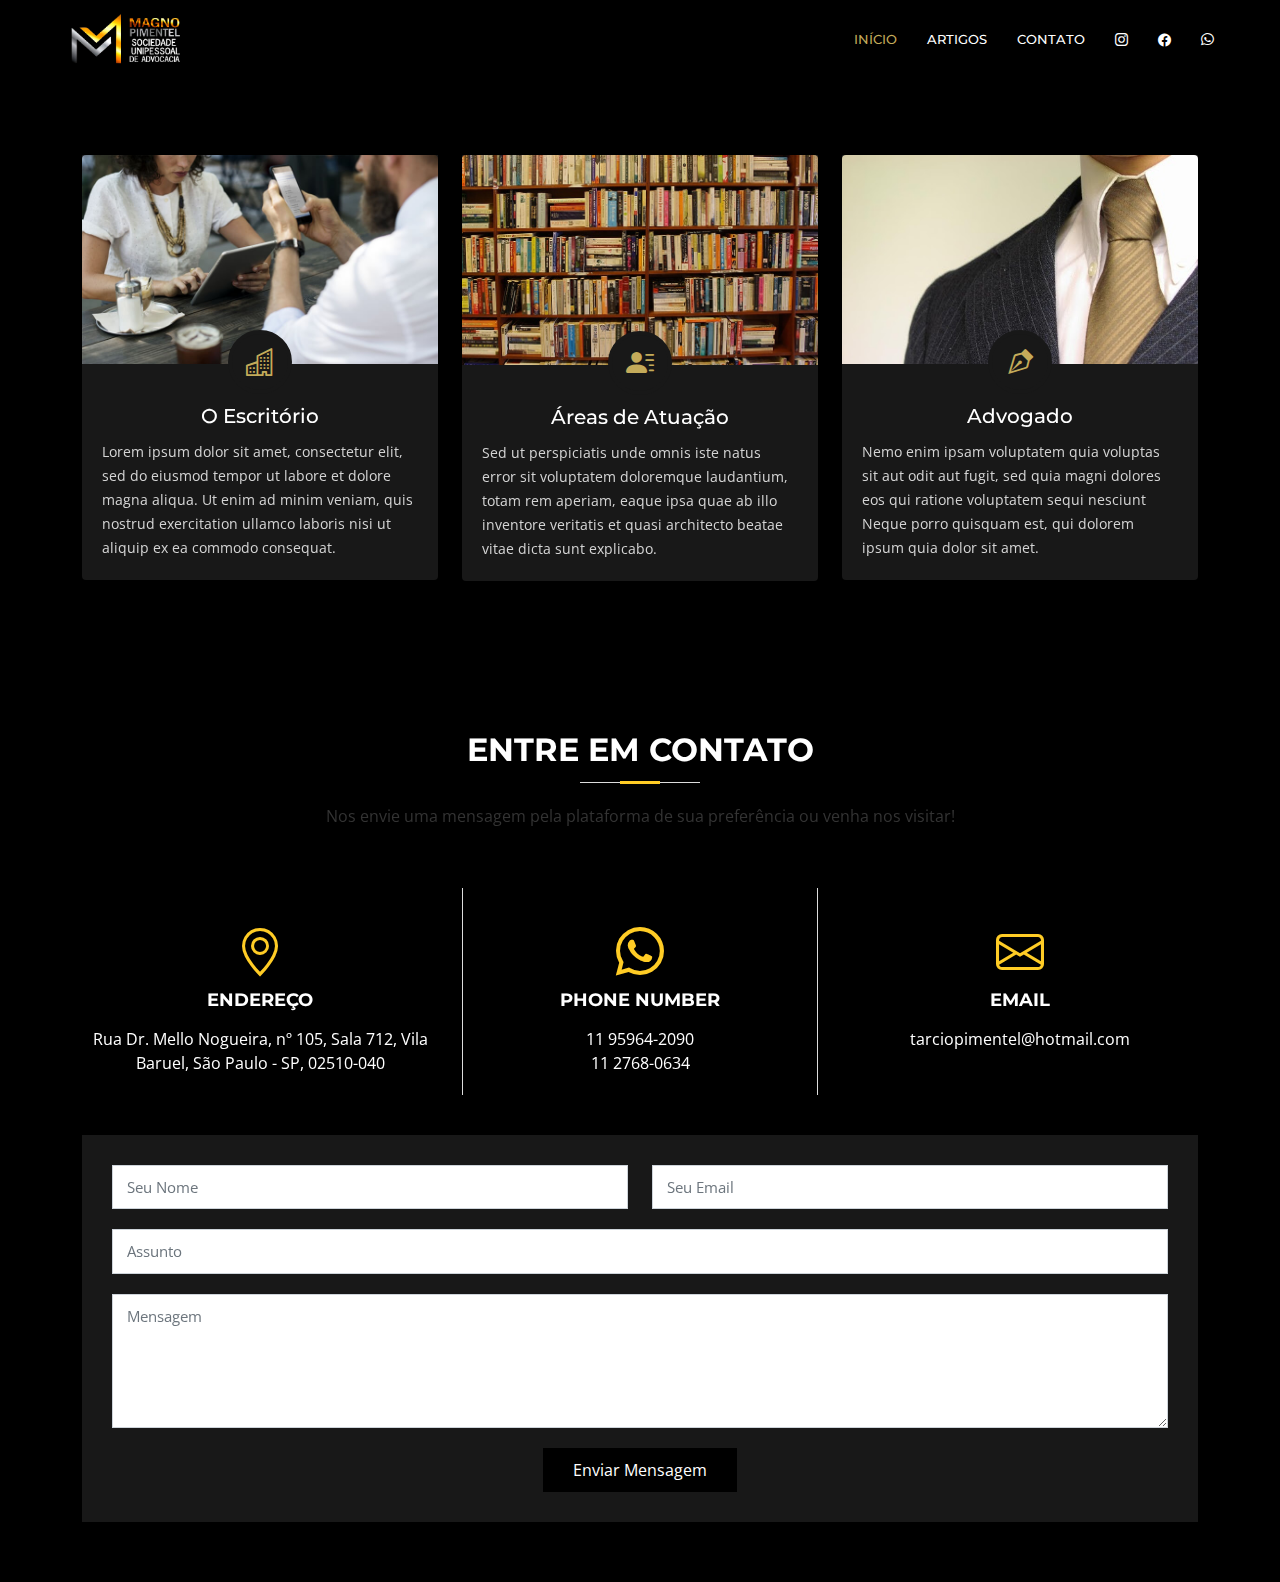
==== index.html @ 5b867448 "Add files via upload" ====
<!DOCTYPE html>
<html lang="en">

<head>
  <meta charset="utf-8">
  <meta content="width=device-width, initial-scale=1.0" name="viewport">

  <title>Magno Pimentel - Sociedade Unipessoal de Advocacia</title>
  <meta content="" name="description">
  <meta content="" name="keywords">

  <!-- Favicons -->
  <link href="assets/img/favicon.png" rel="icon">
  <link href="assets/img/apple-touch-icon.png" rel="apple-touch-icon">

  <!-- Google Fonts -->
  <link href="https://fonts.googleapis.com/css?family=Open+Sans:300,300i,400,400i,700,700i|Montserrat:300,400,500,700" rel="stylesheet">

  <!-- Vendor CSS Files -->
  <link href="assets/vendor/animate.css/animate.min.css" rel="stylesheet">
  <link href="assets/vendor/aos/aos.css" rel="stylesheet">
  <link href="assets/vendor/bootstrap/css/bootstrap.min.css" rel="stylesheet">
  <link href="assets/vendor/bootstrap-icons/bootstrap-icons.css" rel="stylesheet">
  <link href="assets/vendor/glightbox/css/glightbox.min.css" rel="stylesheet">
  <link href="assets/vendor/swiper/swiper-bundle.min.css" rel="stylesheet">

  <!-- Template Main CSS File -->
  <link href="assets/css/style.css" rel="stylesheet">

  <!-- =======================================================
  * Template Name: BizPage - v5.0.2
  * Template URL: https://bootstrapmade.com/bizpage-bootstrap-business-template/
  * Author: BootstrapMade.com
  * License: https://bootstrapmade.com/license/
  ======================================================== -->
</head>

<body>

  <!-- ======= Header ======= -->
  <header id="header" class="fixed-top d-flex align-items-center header-transparent">
    <div class="container-fluid">

      <div class="row justify-content-center align-items-center">
        <div class="col-xl-11 d-flex align-items-center justify-content-between">
         <!-- <h1 class="logo"><a href="index.html">BizPage</a></h1>-->
          <!-- Uncomment below if you prefer to use an image logo -->
          <a href="index.html" class="logo"><img src="assets/img/logo.png" alt="" class="img-fluid"></a>

          <nav id="navbar" class="navbar">
            <ul>
              <li><a class="nav-link scrollto active" href="index.html">Início</a></li>
              <li><a class="nav-link scrollto" href="artigos.html">Artigos</a></li>
             
              <li><a class="nav-link scrollto" href="#contact">Contato</a></li>
              <li><a class="nav-link scrollto bi bi-instagram" href="https://www.instagram.com/magnopimentel.adv/"></a></li>
              <li><a class="nav-link scrollto bi bi-facebook" href="#contact"></a></li>
              <li><a class="nav-link scrollto bi bi-whatsapp" href="https://api.whatsapp.com/send?phone=5511959642090&lang=pt_br"></a></li>
			 

              </li>
            </ul>
            <i class="bi bi-list mobile-nav-toggle"></i>
          </nav><!-- .navbar -->
        </div>
      </div>

    </div>
  </header><!-- End Header -->

 

    <!-- ======= About Us Section ======= -->
    <section id="about">
      <div class="container" data-aos="fade-up">

        <header class="section-header">
          <h3></h3>
          <p></p>
        </header>

        <div class="row about-cols">

          <div class="col-md-4" data-aos="fade-up" data-aos-delay="100">
            <div class="about-col">
              <div class="img">
                <img src="assets/img/about-mission.jpg" alt="" class="img-fluid">
                <div class="icon"><i class="bi bi-building "></i></div>
              </div>
              <h2 class="title"><a href="escritorio.html">O Escritório</a></h2>
              <p>
                Lorem ipsum dolor sit amet, consectetur elit, sed do eiusmod tempor ut labore et dolore magna aliqua. Ut enim ad minim veniam, quis nostrud exercitation ullamco laboris nisi ut aliquip ex ea commodo consequat.
              </p>
            </div>
          </div>

          <div class="col-md-4" data-aos="fade-up" data-aos-delay="200">
            <div class="about-col">
              <div class="img">
                <img src="assets/img/about-plan.jpg" alt="" class="img-fluid">
                <div class="icon"><i class="bi bi-person-lines-fill"></i></div>
              </div>
              <h2 class="title"><a href="areas-de-atuacao.html">Áreas de Atuação</a></h2>
              <p>
                Sed ut perspiciatis unde omnis iste natus error sit voluptatem doloremque laudantium, totam rem aperiam, eaque ipsa quae ab illo inventore veritatis et quasi architecto beatae vitae dicta sunt explicabo.
              </p>
            </div>
          </div>

          <div class="col-md-4" data-aos="fade-up" data-aos-delay="300">
            <div class="about-col">
              <div class="img">
                <img src="assets/img/about-vision.jpg" alt="" class="img-fluid">
                <div class="icon"><i class="bi bi-vector-pen"></i></div>
              </div>
              <h2 class="title"><a href="advogado.html">Advogado</a></h2>
              <p>
                Nemo enim ipsam voluptatem quia voluptas sit aut odit aut fugit, sed quia magni dolores eos qui ratione voluptatem sequi nesciunt Neque porro quisquam est, qui dolorem ipsum quia dolor sit amet.
              </p>
            </div>
          </div>

        </div>

      </div>
    </section><!-- End About Us Section -->

    

    <!-- ======= Contact Section ======= -->
    <section id="contact" class="section-bg">
      <div class="container" data-aos="fade-up">

        <div class="section-header">
          <h3>Entre em Contato</h3>
          <p>Nos envie uma mensagem pela plataforma de sua preferência ou venha nos visitar!</p>
        </div>

        <div class="row contact-info">

          <div class="col-md-4">
            <div class="contact-address">
              <i class="bi bi-geo-alt"></i>
              <h3>Endereço</h3>
              <address>Rua Dr. Mello Nogueira, nº 105, Sala 712, Vila Baruel, São Paulo - SP, 02510-040</address>
            </div>
          </div>

          <div class="col-md-4">
            <div class="contact-phone">
              <i class="bi bi-whatsapp"></i>
              <h3>Phone Number</h3>
              <p><a href="https://api.whatsapp.com/send?phone=5511959642090&lang=pt_br">11 95964-2090</a><br>11 2768-0634</p>
            </div>
          </div>

          <div class="col-md-4">
            <div class="contact-email">
              <i class="bi bi-envelope"></i>
              <h3>Email</h3>
              <p><a href="mailto:tarciopimentel@hotmail.com"> tarciopimentel@hotmail.com</a></p>
            </div>
          </div>

        </div>

        <div class="form">
          <form action="forms/contact.php" method="post" role="form" class="php-email-form">
            <div class="row">
              <div class="form-group col-md-6">
                <input type="text" name="name" class="form-control" id="name" placeholder="Seu Nome" required>
              </div>
              <div class="form-group col-md-6">
                <input type="email" class="form-control" name="email" id="email" placeholder="Seu Email" required>
              </div>
            </div>
            <div class="form-group">
              <input type="text" class="form-control" name="subject" id="subject" placeholder="Assunto" required>
            </div>
            <div class="form-group">
              <textarea class="form-control" name="message" rows="5" placeholder="Mensagem" required></textarea>
            </div>
            <div class="my-3">
              <div class="loading">Carregando</div>
              <div class="error-message"></div>
              <div class="sent-message">Sua mensagem foi enviada. Obrigado!</div>
            </div>
            <div class="text-center"><button type="submit">Enviar Mensagem</button></div>
          </form>
        </div>

      </div>
    </section><!-- End Contact Section -->

  </main><!-- End #main -->

  

  <a href="#" class="back-to-top d-flex align-items-center justify-content-center"><i class="bi bi-arrow-up-short"></i></a>
  <!-- Uncomment below i you want to use a preloader -->
  <!-- <div id="preloader"></div> -->

  <!-- Vendor JS Files -->
  <script src="assets/vendor/aos/aos.js"></script>
  <script src="assets/vendor/bootstrap/js/bootstrap.bundle.min.js"></script>
  <script src="assets/vendor/glightbox/js/glightbox.min.js"></script>
  <script src="assets/vendor/isotope-layout/isotope.pkgd.min.js"></script>
  <script src="assets/vendor/php-email-form/validate.js"></script>
  <script src="assets/vendor/purecounter/purecounter.js"></script>
  <script src="assets/vendor/swiper/swiper-bundle.min.js"></script>
  <script src="assets/vendor/waypoints/noframework.waypoints.js"></script>

  <!-- Template Main JS File -->
  <script src="assets/js/main.js"></script>

</body>

</html>
---- assets/css/style.css ----
/**
* Template Name: BizPage - v5.0.2
* Template URL: https://bootstrapmade.com/bizpage-bootstrap-business-template/
* Author: BootstrapMade.com
* License: https://bootstrapmade.com/license/
*/

/*--------------------------------------------------------------
# General
--------------------------------------------------------------*/
body {
  background: #000;
  color: #dedede;
  font-family: "Open Sans", sans-serif;
}

a {
  color: #c4ab5a;
  transition: 0.5s;
  text-decoration: none;
}

a:hover, a:active, a:focus {
  color: #ffcc25;
  outline: none;
  text-decoration: none;
}

p {
  padding: 0;
  margin: 0 0 30px 0;
}

h1, h2, h3, h4, h5, h6 {
  font-family: "Montserrat", sans-serif;
  font-weight: 400;
  margin: 0 0 20px 0;
  padding: 0;
}

/*--------------------------------------------------------------
# Back to top button
--------------------------------------------------------------*/
.back-to-top {
  position: fixed;
  visibility: hidden;
  opacity: 0;
  right: 15px;
  bottom: 15px;
  z-index: 996;
  background: #c4ab5a;
  width: 40px;
  height: 40px;
  border-radius: 50px;
  transition: all 0.4s;
}

.back-to-top i {
  font-size: 28px;
  color: #fff;
  line-height: 0;
}

.back-to-top:hover {
  background: #080808;
  color: #fff;
}

.back-to-top.active {
  visibility: visible;
  opacity: 1;
}

/* Prelaoder */
#preloader {
  position: fixed;
  top: 0;
  left: 0;
  right: 0;
  bottom: 0;
  z-index: 9999;
  overflow: hidden;
  background: #fff;
}

#preloader:before {
  content: "";
  position: fixed;
  top: calc(50% - 30px);
  left: calc(50% - 30px);
  border: 6px solid #f2f2f2;
  border-top: 6px solid #18d26e;
  border-radius: 50%;
  width: 60px;
  height: 60px;
  -webkit-animation: animate-preloader 1s linear infinite;
  animation: animate-preloader 1s linear infinite;
}

@-webkit-keyframes animate-preloader {
  0% {
    transform: rotate(0deg);
  }
  100% {
    transform: rotate(360deg);
  }
}

@keyframes animate-preloader {
  0% {
    transform: rotate(0deg);
  }
  100% {
    transform: rotate(360deg);
  }
}

/*--------------------------------------------------------------
# Header
--------------------------------------------------------------*/
#header {
  transition: all 0.5s;
  z-index: 997;
  background: #000;
  height: 80px;
}


#header.header-scrolled {
  background: #000;
  height: 60px;
}

#header .logo {
  font-size: 34px;
  margin: 0;
  padding: 0;
  font-family: "Montserrat", sans-serif;
  font-weight: 700;
  letter-spacing: 3px;
  
 
}

#header .logo a {
  color: #fff;
}

#header .logo img {
  max-height: 60px;
  max-width: 101;
}

@media (max-width: 992px) {
  #header .logo {
    font-size: 28px;
  }
}

/*--------------------------------------------------------------
# Navigation Menu
--------------------------------------------------------------*/
/**
* Desktop Navigation 
*/
.navbar {
  padding: 0;
}

.navbar ul {
  margin: 0;
  padding: 0;
  display: flex;
  list-style: none;
  align-items: center;
}

.navbar li {
  position: relative;
}

.navbar a {
  display: flex;
  align-items: center;
  justify-content: space-between;
  padding: 10px 0 10px 30px;
  font-family: "Montserrat", sans-serif;
  font-size: 13px;
  font-weight: 500;
  color: #fff;
  white-space: nowrap;
  text-transform: uppercase;
  transition: 0.3s;
}

.navbar a i {
  font-size: 12px;
  line-height: 0;
  margin-left: 5px;
}

.navbar a:hover, .navbar .active, .navbar li:hover > a {
  color: #c4ab5a;
}

.navbar .dropdown ul {
  display: block;
  position: absolute;
  left: 14px;
  top: calc(100% + 30px);
  margin: 0;
  padding: 10px 0;
  z-index: 99;
  opacity: 0;
  visibility: hidden;
  background: #fff;
  box-shadow: 0px 0px 30px rgba(127, 137, 161, 0.25);
  transition: 0.3s;
}

.navbar .dropdown ul li {
  min-width: 200px;
}

.navbar .dropdown ul a {
  padding: 10px 20px;
  text-transform: none;
  color: #666666;
}

.navbar .dropdown ul a i {
  font-size: 12px;
}

.navbar .dropdown ul a:hover, .navbar .dropdown ul .active:hover, .navbar .dropdown ul li:hover > a {
  color: #ffcc25;
}

.navbar .dropdown:hover > ul {
  opacity: 1;
  top: 100%;
  visibility: visible;
}

.navbar .dropdown .dropdown ul {
  top: 0;
  left: calc(100% - 30px);
  visibility: hidden;
}

.navbar .dropdown .dropdown:hover > ul {
  opacity: 1;
  top: 0;
  left: 100%;
  visibility: visible;
}

@media (max-width: 1366px) {
  .navbar .dropdown .dropdown ul {
    left: -90%;
  }
  .navbar .dropdown .dropdown:hover > ul {
    left: -100%;
  }
}

/**
* Mobile Navigation 
*/
.mobile-nav-toggle {
  color: #fff;
  font-size: 28px;
  cursor: pointer;
  display: none;
  line-height: 0;
  transition: 0.5s;
}

@media (max-width: 991px) {
  .mobile-nav-toggle {
    display: block;
  }
  .navbar ul {
    display: none;
  }
}

.navbar-mobile {
  position: fixed;
  overflow: hidden;
  top: 0;
  right: 0;
  left: 0;
  bottom: 0;
  background: rgba(26, 26, 26, 0.9);
  transition: 0.3s;
  z-index: 999;
}

.navbar-mobile .mobile-nav-toggle {
  position: absolute;
  top: 15px;
  right: 15px;
}

.navbar-mobile ul {
  display: block;
  position: absolute;
  top: 55px;
  right: 15px;
  bottom: 15px;
  left: 15px;
  padding: 10px 0;
  background-color: #121212;
  overflow-y: auto;
  transition: 0.3s;
}

.navbar-mobile a {
  padding: 10px 20px;
  font-size: 15px;
  color: #333333;
}

.navbar-mobile a:hover, .navbar-mobile .active, .navbar-mobile li:hover > a {
  color: #ffcc25;
}

.navbar-mobile .getstarted {
  margin: 15px;
}

.navbar-mobile .dropdown ul {
  position: static;
  display: none;
  margin: 10px 20px;
  padding: 10px 0;
  z-index: 99;
  opacity: 1;
  visibility: visible;
  background: #181818;
  box-shadow: #181818;
}

.navbar-mobile .dropdown ul li {
  min-width: 200px;
}

.navbar-mobile .dropdown ul a {
  padding: 10px 20px;
}

.navbar-mobile .dropdown ul a i {
  font-size: 12px;
}

.navbar-mobile .dropdown ul a:hover, .navbar-mobile .dropdown ul .active:hover, .navbar-mobile .dropdown ul li:hover > a {
  color: #18d26e;
}

.navbar-mobile .dropdown > .dropdown-active {
  display: block;
}

/*--------------------------------------------------------------
# Hero Section
--------------------------------------------------------------*/
#hero {
  width: 100%;
  height: 100vh;
  background: #000;
  overflow: hidden;
  position: relative;
}

@media (max-height: 500px) {
  #hero {
    height: 150vh;
  }
}

#hero .carousel, #hero .carousel-inner, #hero .carousel-item, #hero .carousel-item::before {
  position: absolute;
  top: 0;
  right: 0;
  left: 0;
  bottom: 0;
}

#hero .carousel-item {
  background-size: cover;
  background-position: center;
  background-repeat: no-repeat;
}

#hero .carousel-item::before {
  content: '';
  background-color: #000;
}

#hero .carousel-container {
  display: flex;
  justify-content: center;
  align-items: center;
  position: absolute;
  bottom: 0;
  top: 70px;
  left: 50px;
  right: 50px;
}

#hero .container {
  text-align: center;
}

#hero h2 {
  color: #fff;
  margin-bottom: 30px;
  font-size: 48px;
  font-weight: 700;
}

@media (max-width: 768px) {
  #hero h2 {
    font-size: 28px;
  }
}

#hero p {
  width: 80%;
  margin: 0 auto 30px auto;
  color: #fff;
}

@media (min-width: 1024px) {
  #hero p {
    width: 60%;
  }
}

#hero .carousel-fade {
  overflow: hidden;
}

#hero .carousel-fade .carousel-inner .carousel-item {
  transition-property: opacity;
}

#hero .carousel-fade .carousel-inner .carousel-item,
#hero .carousel-fade .carousel-inner .active.carousel-item-start,
#hero .carousel-fade .carousel-inner .active.carousel-item-end {
  opacity: 0;
}

#hero .carousel-fade .carousel-inner .active,
#hero .carousel-fade .carousel-inner .carousel-item-next.carousel-item-start,
#hero .carousel-fade .carousel-inner .carousel-item-prev.carousel-item-end {
  opacity: 1;
  transition: 0.5s;
}

#hero .carousel-fade .carousel-inner .carousel-item-next,
#hero .carousel-fade .carousel-inner .carousel-item-prev,
#hero .carousel-fade .carousel-inner .active.carousel-item-start,
#hero .carousel-fade .carousel-inner .active.carousel-item-end {
  left: 0;
  transform: translate3d(0, 0, 0);
}

#hero .carousel-control-prev, #hero .carousel-control-next {
  width: 10%;
}

@media (min-width: 1024px) {
  #hero .carousel-control-prev, #hero .carousel-control-next {
    width: 5%;
  }
}

#hero .carousel-control-next-icon, #hero .carousel-control-prev-icon {
  background: none;
  font-size: 32px;
  line-height: 1;
}

#hero .carousel-indicators li {
  cursor: pointer;
}

#hero .btn-get-started {
  font-family: "Montserrat", sans-serif;
  font-weight: 500;
  font-size: 16px;
  letter-spacing: 1px;
  display: inline-block;
  padding: 8px 32px;
  border-radius: 50px;
  transition: 0.5s;
  margin: 10px;
  color: #fff;
  background: #18d26e;
}

#hero .btn-get-started:hover {
  background: #fff;
  color: #18d26e;
}

/*--------------------------------------------------------------
# Sections
--------------------------------------------------------------*/
section {
  overflow: hidden;
}

/* Sections Header
--------------------------------*/
.section-header h3 {
  font-size: 32px;
  color: #fff;
  text-transform: uppercase;
  text-align: center;
  font-weight: 700;
  position: relative;
  padding-bottom: 15px;
}

.section-header h3::before {
  content: '';
  position: absolute;
  display: block;
  width: 120px;
  height: 1px;
  background: #ddd;
  bottom: 1px;
  left: calc(50% - 60px);
}

.section-header h3::after {
  content: '';
  position: absolute;
  display: block;
  width: 40px;
  height: 3px;
  background: #ffcc25;
  bottom: 0;
  left: calc(50% - 20px);
}

.section-header p {
  text-align: center;
  padding-bottom: 30px;
  color: #333;
}

/* Section with background
--------------------------------*/
.section-bg {
  background: #f7f7f7;
}

/*--------------------------------------------------------------
# Breadcrumbs
--------------------------------------------------------------*/
.breadcrumbs {
  padding: 20px 0;
  background-color: #181818;
  min-height: 40px;
  margin-top: 80px;
}

.breadcrumbs h2 {
  font-size: 24px;
  color: #fff;
  margin-bottom: 0;
  font-weight: 50;
}

.breadcrumbs ol {
  display: flex;
  flex-wrap: wrap;
  list-style: none;
  padding: 0;
  margin: 0;
  font-size: 14px;
}

.breadcrumbs ol li + li {
  padding-left: 10px;
}

.breadcrumbs ol li + li::before {
  display: inline-block;
  padding-right: 10px;
  color: #6c757d;
  content: "/";
}

@media (max-width: 768px) {
  .breadcrumbs .d-flex {
    display: block !important;
  }
  .breadcrumbs ol {
    display: block;
  }
  .breadcrumbs ol li {
    display: inline-block;
  }
}

/* Featured Services Section
--------------------------------*/
#featured-services {
  background: #000;
}

#featured-services .box {
  padding: 30px 20px;
}

#featured-services .box-bg {
  background-image: linear-gradient(0deg, #000000 0%, #242323 50%, #000000 100%);
}

#featured-services i {
  color: #18d26e;
  font-size: 48px;
  display: inline-block;
  line-height: 1;
}

#featured-services h4 {
  font-weight: 400;
  margin: 15px 0;
  font-size: 18px;
}

#featured-services h4 a {
  color: #fff;
}

#featured-services h4 a:hover {
  color: #18d26e;
}

#featured-services p {
  font-size: 14px;
  line-height: 24px;
  color: #fff;
  margin-bottom: 0;
}

/* About Us Section
--------------------------------*/
#about {
  background: url("../img/about-bg.jpg") center top no-repeat fixed;
  background-size: cover;
  padding: 60px 0 40px 0;
  position: relative;
}

#about::before {
  content: '';
  position: absolute;
  left: 0;
  right: 0;
  top: 0;
  bottom: 0;
  background:#000;
  z-index: 9;
}

#about .container {
  position: relative;
  z-index: 10;
}

#about .about-col {
  background: #181818;
  border-radius: 0 0 4px 4px;
  box-shadow: 0px 2px 12px rgba(0, 0, 0, 0.08);
  margin-bottom: 50px;
}

#about .about-col .img {
  position: relative;
}

#about .about-col .img img {
  border-radius: 4px 4px 0 0;
}

#about .about-col .icon {
  width: 64px;
  height: 64px;
  text-align: center;
  position: absolute;
  background-color: #181818;
  border-radius: 50%;
  border: 4px solid #181818;
  left: calc( 50% - 32px);
  bottom: -30px;
  transition: 0.3s;
  display: flex;
  align-items: center;
  justify-content: center;
}

#about .about-col i {
  font-size: 28px;
  line-height: 0;
  color: #c4ab5a;
  transition: 0.3s;
}

#about .about-col:hover .icon {
  background-color: #c4ab5a;
}

#about .about-col:hover i {
  color: #3a3b40;
}

#about .about-col h2 {
  color: #000;
  text-align: center;
  font-weight: 700;
  font-size: 20px;
  padding: 0;
  margin: 40px 0 12px 0;
}

#about .about-col h2 a {
  color: #fff;
  font-weight: 500;
}

#about .about-col h2 a:hover {
  color: #c4ab5a;
}

#about .about-col p {
  font-size: 14px;
  line-height: 24px;
  color: #d4d4d4;
  margin-bottom: 0;
  padding: 0 20px 20px 20px;
}

/* Services Section
--------------------------------*/
#services {
  background: #fff;
  background-size: cover;
  padding: 60px 0 40px 0;
}

#services .box {
  margin-bottom: 30px;
}

#services .icon {
  float: left;
}

#services .icon i {
  color: #18d26e;
  font-size: 36px;
  line-height: 0;
  transition: 0.5s;
}

#services .title {
  margin-left: 60px;
  font-weight: 700;
  margin-bottom: 15px;
  font-size: 18px;
}

#services .title a {
  color: #111;
}

#services .box:hover .title a {
  color: #18d26e;
}

#services .description {
  font-size: 14px;
  margin-left: 60px;
  line-height: 24px;
  margin-bottom: 0;
}

/* Call To Action Section
--------------------------------*/
#call-to-action {
  background: linear-gradient(rgba(0, 142, 99, 0.1), rgba(0, 0, 0, 0.1)), url(../img/call-to-action-bg.jpg) fixed center center;
  background-size: cover;
  padding: 60px 0;
}

#call-to-action h3 {
  color: #fff;
  font-size: 28px;
  font-weight: 700;
}

#call-to-action p {
  color: #fff;
}

#call-to-action .cta-btn {
  font-family: "Montserrat", sans-serif;
  text-transform: uppercase;
  font-weight: 500;
  font-size: 16px;
  letter-spacing: 1px;
  display: inline-block;
  padding: 8px 28px;
  border-radius: 25px;
  transition: 0.5s;
  margin-top: 10px;
  border: 2px solid #fff;
  color: #fff;
}

#call-to-action .cta-btn:hover {
  background: #18d26e;
  border: 2px solid #18d26e;
}

/* Call To Action Section
--------------------------------*/
#skills {
  padding: 60px 0;
}

#skills .progress {
  height: 35px;
  margin-bottom: 10px;
  border-radius: 0;
}

#skills .progress .skill {
  font-family: "Open Sans", sans-serif;
  line-height: 35px;
  padding: 0;
  margin: 0 0 0 20px;
  text-transform: uppercase;
}

#skills .progress .skill .val {
  float: right;
  font-style: normal;
  margin: 0 20px 0 0;
}

#skills .progress-bar {
  width: 1px;
  text-align: left;
  transition: .9s;
}

/* Facts Section
--------------------------------*/
#facts {
  background: url("../img/facts-bg.jpg") center top no-repeat fixed;
  background-size: cover;
  padding: 60px 0 0 0;
  position: relative;
}

#facts::before {
  content: '';
  position: absolute;
  left: 0;
  right: 0;
  top: 0;
  bottom: 0;
  background: rgba(255, 255, 255, 0.88);
  z-index: 9;
}

#facts .container {
  position: relative;
  z-index: 10;
}

#facts .counters span {
  font-family: "Montserrat", sans-serif;
  font-weight: bold;
  font-size: 48px;
  display: block;
  color: #18d26e;
}

#facts .counters p {
  padding: 0;
  margin: 0 0 20px 0;
  font-family: "Montserrat", sans-serif;
  font-size: 14px;
  color: #111;
}

#facts .facts-img {
  text-align: center;
  padding-top: 30px;
}

/* Portfolio Section
--------------------------------*/
#portfolio {
  padding: 60px 0;
}

#portfolio #portfolio-flters {
  padding: 0;
  margin: 5px 0 35px 0;
  list-style: none;
  text-align: center;
}

#portfolio #portfolio-flters li {
  cursor: pointer;
  margin: 15px 15px 15px 0;
  display: inline-block;
  padding: 10px 20px;
  font-size: 12px;
  line-height: 20px;
  color: #666666;
  border-radius: 4px;
  text-transform: uppercase;
  background: #fff;
  margin-bottom: 5px;
  transition: all 0.3s ease-in-out;
}

#portfolio #portfolio-flters li:hover, #portfolio #portfolio-flters li.filter-active {
  background: #18d26e;
  color: #fff;
}

#portfolio #portfolio-flters li:last-child {
  margin-right: 0;
}

#portfolio .portfolio-wrap {
  box-shadow: 0px 2px 12px rgba(0, 0, 0, 0.08);
  transition: 0.3s;
}

#portfolio .portfolio-wrap:hover {
  box-shadow: 0px 4px 14px rgba(0, 0, 0, 0.16);
}

#portfolio .portfolio-item {
  position: relative;
  height: 360px;
  overflow: hidden;
}

#portfolio .portfolio-item figure {
  background: #000;
  overflow: hidden;
  height: 240px;
  position: relative;
  border-radius: 4px 4px 0 0;
  margin: 0;
}

#portfolio .portfolio-item figure:hover img {
  opacity: 0.4;
  transition: 0.3s;
}

#portfolio .portfolio-item figure .link-preview, #portfolio .portfolio-item figure .link-details {
  position: absolute;
  display: inline-flex;
  align-items: center;
  justify-content: center;
  opacity: 0;
  line-height: 1;
  text-align: center;
  width: 36px;
  height: 36px;
  background: #fff;
  border-radius: 50%;
  transition: 0.2s linear;
}

#portfolio .portfolio-item figure .link-preview i, #portfolio .portfolio-item figure .link-details i {
  font-size: 22px;
  color: #333;
  line-height: 0;
}

#portfolio .portfolio-item figure .link-preview:hover, #portfolio .portfolio-item figure .link-details:hover {
  background: #18d26e;
}

#portfolio .portfolio-item figure .link-preview:hover i, #portfolio .portfolio-item figure .link-details:hover i {
  color: #fff;
}

#portfolio .portfolio-item figure .link-preview {
  left: calc(50% - 38px);
  top: calc(50% - 18px);
}

#portfolio .portfolio-item figure .link-details {
  right: calc(50% - 38px);
  top: calc(50% - 18px);
}

#portfolio .portfolio-item figure:hover .link-preview {
  opacity: 1;
  left: calc(50% - 44px);
}

#portfolio .portfolio-item figure:hover .link-details {
  opacity: 1;
  right: calc(50% - 44px);
}

#portfolio .portfolio-item .portfolio-info {
  background: #fff;
  text-align: center;
  padding: 30px;
  height: 90px;
  border-radius: 0 0 3px 3px;
}

#portfolio .portfolio-item .portfolio-info h4 {
  font-size: 18px;
  line-height: 1px;
  font-weight: 700;
  margin-bottom: 18px;
  padding-bottom: 0;
}

#portfolio .portfolio-item .portfolio-info h4 a {
  color: #333;
}

#portfolio .portfolio-item .portfolio-info h4 a:hover {
  color: #18d26e;
}

#portfolio .portfolio-item .portfolio-info p {
  padding: 0;
  margin: 0;
  color: #b8b8b8;
  font-weight: 500;
  font-size: 14px;
  text-transform: uppercase;
}

/*--------------------------------------------------------------
# Portfolio Details
--------------------------------------------------------------*/
.portfolio-details {
  padding-top: 40px;
}

.portfolio-details .portfolio-details-slider img {
  width: 100%;
}

.portfolio-details .portfolio-details-slider .swiper-pagination {
  margin-top: 20px;
  position: relative;
}

.portfolio-details .portfolio-details-slider .swiper-pagination .swiper-pagination-bullet {
  width: 12px;
  height: 12px;
  background-color: #000;
  opacity: 1;
  border: 1px solid #181818;
}

.portfolio-details .portfolio-details-slider .swiper-pagination .swiper-pagination-bullet-active {
  background-color: #c4ab5a;
}

.portfolio-details .portfolio-info {
  padding: 30px;
  background-color: #000;
  box-shadow: 0px 0 30px rgba(51, 51, 51, 0.08);
}

.portfolio-details .portfolio-info h3 {
  color: #c4ab5a;
  font-size: 22px;
  font-weight: 50;
  margin-bottom: 20px;
  padding-bottom: 20px;
  border-bottom: 1px solid #eee;
}

.portfolio-details .portfolio-info ul {
  list-style: none;
  padding: 0;
  font-size: 14px;
  font-weight: 60;
}

.portfolio-details .portfolio-info ul li + li {
  margin-top: 10px;
}

.portfolio-details .portfolio-description {
  padding-top: 30px;
}

.portfolio-details .portfolio-description h2 {
  font-size: 23px;
  font-weight: 700;
  margin-bottom: 20px;
}

.portfolio-details .portfolio-description p {
  padding: 0;
  font-size: 12px;
}

/* Clients Section
--------------------------------*/
#clients {
  padding: 60px 0;
}

#clients img {
  opacity: 0.5;
  transition: 0.3s;
}

#clients img:hover {
  opacity: 1;
}

#clients .swiper-pagination {
  margin-top: 30px;
  position: relative;
}

#clients .swiper-pagination .swiper-pagination-bullet {
  width: 12px;
  height: 12px;
  background-color: #fff;
  opacity: 1;
  border: 1px solid #18d26e;
}

#clients .swiper-pagination .swiper-pagination-bullet-active {
  background-color: #18d26e;
}

/* Testimonials Section
--------------------------------*/
#testimonials {
  padding: 60px 0;
}

#testimonials .section-header {
  margin-bottom: 40px;
}

#testimonials .testimonial-item {
  text-align: center;
}

#testimonials .testimonial-item .testimonial-img {
  width: 120px;
  border-radius: 50%;
  border: 4px solid #fff;
  margin: 0 auto;
}

#testimonials .testimonial-item h3 {
  font-size: 20px;
  font-weight: bold;
  margin: 10px 0 5px 0;
  color: #111;
}

#testimonials .testimonial-item h4 {
  font-size: 14px;
  color: #999;
  margin: 0 0 15px 0;
}

#testimonials .testimonial-item .quote-sign-left {
  margin-top: -15px;
  padding-right: 10px;
  display: inline-block;
  width: 37px;
}

#testimonials .testimonial-item .quote-sign-right {
  margin-bottom: -15px;
  padding-left: 10px;
  display: inline-block;
  max-width: 100%;
  width: 37px;
}

#testimonials .testimonial-item p {
  font-style: italic;
  margin: 0 auto 15px auto;
}

@media (min-width: 992px) {
  #testimonials .testimonial-item p {
    width: 80%;
  }
}

#testimonials .swiper-pagination {
  margin-top: 20px;
  position: relative;
}

#testimonials .swiper-pagination .swiper-pagination-bullet {
  width: 12px;
  height: 12px;
  background-color: #fff;
  opacity: 1;
  border: 1px solid #18d26e;
}

#testimonials .swiper-pagination .swiper-pagination-bullet-active {
  background-color: #18d26e;
}

/* Team Section
--------------------------------*/
#team {
  background: #fff;
  padding: 60px 0;
}

#team .member {
  text-align: center;
  margin-bottom: 20px;
  background: #000;
  position: relative;
}

#team .member .member-info {
  opacity: 0;
  display: flex;
  justify-content: center;
  align-items: center;
  position: absolute;
  bottom: 0;
  top: 0;
  left: 0;
  right: 0;
  transition: 0.2s;
}

#team .member .member-info-content {
  margin-top: -50px;
  transition: margin 0.2s;
}

#team .member:hover .member-info {
  background: rgba(0, 0, 0, 0.7);
  opacity: 1;
  transition: 0.4s;
}

#team .member:hover .member-info-content {
  margin-top: 0;
  transition: margin 0.4s;
}

#team .member h4 {
  font-weight: 700;
  margin-bottom: 2px;
  font-size: 18px;
  color: #fff;
}

#team .member span {
  font-style: italic;
  display: block;
  font-size: 13px;
  color: #fff;
}

#team .member .social {
  margin-top: 15px;
}

#team .member .social a {
  transition: none;
  color: #fff;
}

#team .member .social a:hover {
  color: #18d26e;
}

#team .member .social i {
  font-size: 18px;
  margin: 0 2px;
}

/* Contact Section
--------------------------------*/
#contact {
  padding: 60px 0;
  background-color: #000;
}

#contact .contact-info {
  margin-bottom: 20px;
  text-align: center;
}

#contact .contact-info i {
  font-size: 48px;
  display: inline-block;
  margin-bottom: 10px;
  color: #ffcc25;
}

#contact .contact-info address, #contact .contact-info p {
  margin-bottom: 0;
  color: #fff;
}

#contact .contact-info h3 {
  font-size: 18px;
  margin-bottom: 15px;
  font-weight: bold;
  text-transform: uppercase;
  color: #fff;
}

#contact .contact-info a {
  color: #fff;
}

#contact .contact-info a:hover {
  color: #ffcc25;
}

#contact .contact-address, #contact .contact-phone, #contact .contact-email {
  margin-bottom: 20px;
}

@media (min-width: 768px) {
  #contact .contact-address, #contact .contact-phone, #contact .contact-email {
    padding: 20px 0;
  }
}

@media (min-width: 768px) {
  #contact .contact-phone {
    border-left: 1px solid #ddd;
    border-right: 1px solid #ddd;
  }
}

#contact .php-email-form {
  padding: 30px;
  background: #181818;
}

#contact .php-email-form .error-message {
  display: none;
  color: #fff;
  background: #ed3c0d;
  text-align: left;
  padding: 15px;
  font-weight: 600;
}

#contact .php-email-form .error-message br + br {
  margin-top: 25px;
}

#contact .php-email-form .sent-message {
  display: none;
  color: #fff;
  background: #18d26e;
  text-align: center;
  padding: 15px;
  font-weight: 600;
}

#contact .php-email-form .loading {
  display: none;
  background: #fff;
  text-align: center;
  padding: 15px;
}

#contact .php-email-form .loading:before {
  content: "";
  display: inline-block;
  border-radius: 50%;
  width: 24px;
  height: 24px;
  margin: 0 10px -6px 0;
  border: 3px solid #18d26e;
  border-top-color: #eee;
  -webkit-animation: animate-loading 1s linear infinite;
  animation: animate-loading 1s linear infinite;
}

#contact .php-email-form .form-group {
  margin-bottom: 20px;
}

#contact .php-email-form input, #contact .php-email-form textarea {
  padding: 10px 14px;
  border-radius: 0;
  box-shadow: none;
  font-size: 15px;
}

#contact .php-email-form input::focus, #contact .php-email-form textarea::focus {
  background-color: #18d26e;
}

#contact .php-email-form button[type="submit"] {
  background: #000;
  border: 0;
  padding: 10px 30px;
  color: #fff;
  transition: 0.4s;
  cursor: pointer;
}

#contact .php-email-form button[type="submit"]:hover {
  background: #c4ab5a;
}

@-webkit-keyframes animate-loading {
  0% {
    transform: rotate(0deg);
  }
  100% {
    transform: rotate(360deg);
  }
}

@keyframes animate-loading {
  0% {
    transform: rotate(0deg);
  }
  100% {
    transform: rotate(360deg);
  }
}

/*--------------------------------------------------------------
# Footer
--------------------------------------------------------------*/
#footer {
  background: #000;
  padding: 0 0 30px 0;
  color: #eee;
  font-size: 14px;
}

#footer .footer-top {
  background: #111;
  padding: 60px 0 30px 0;
}

#footer .footer-top .footer-info {
  margin-bottom: 30px;
}

#footer .footer-top .footer-info h3 {
  font-size: 34px;
  margin: 0 0 20px 0;
  padding: 2px 0 2px 10px;
  line-height: 1;
  font-family: "Montserrat", sans-serif;
  font-weight: 700;
  letter-spacing: 3px;
  border-left: 4px solid #18d26e;
}

#footer .footer-top .footer-info p {
  font-size: 14px;
  line-height: 24px;
  margin-bottom: 0;
  font-family: "Montserrat", sans-serif;
  color: #eee;
}

#footer .footer-top .social-links a {
  display: inline-block;
  background: #333;
  color: #eee;
  line-height: 1;
  margin-right: 4px;
  border-radius: 50%;
  width: 36px;
  height: 36px;
  transition: 0.3s;
  display: inline-flex;
  align-items: center;
  justify-content: center;
}

#footer .footer-top .social-links a i {
  line-height: 0;
  font-size: 16px;
}

#footer .footer-top .social-links a:hover {
  background: #18d26e;
  color: #fff;
}

#footer .footer-top h4 {
  font-size: 14px;
  font-weight: bold;
  color: #fff;
  text-transform: uppercase;
  position: relative;
  padding-bottom: 12px;
}

#footer .footer-top h4::before, #footer .footer-top h4::after {
  content: '';
  position: absolute;
  left: 0;
  bottom: 0;
  height: 2px;
}

#footer .footer-top h4::before {
  right: 0;
  background: #555;
}

#footer .footer-top h4::after {
  background: #18d26e;
  width: 60px;
}

#footer .footer-top .footer-links {
  margin-bottom: 30px;
}

#footer .footer-top .footer-links ul {
  list-style: none;
  padding: 0;
  margin: 0;
}

#footer .footer-top .footer-links ul i {
  padding-right: 8px;
  color: #ddd;
}

#footer .footer-top .footer-links ul li {
  border-bottom: 1px solid #333;
  padding: 10px 0;
}

#footer .footer-top .footer-links ul li:first-child {
  padding-top: 0;
}

#footer .footer-top .footer-links ul a {
  color: #eee;
}

#footer .footer-top .footer-links ul a:hover {
  color: #18d26e;
}

#footer .footer-top .footer-contact {
  margin-bottom: 30px;
}

#footer .footer-top .footer-contact p {
  line-height: 26px;
}

#footer .footer-top .footer-newsletter {
  margin-bottom: 30px;
}

#footer .footer-top .footer-newsletter input[type="email"] {
  border: 0;
  padding: 6px 8px;
  width: 65%;
}

#footer .footer-top .footer-newsletter input[type="submit"] {
  background: #18d26e;
  border: 0;
  width: 35%;
  padding: 6px 0;
  text-align: center;
  color: #fff;
  transition: 0.3s;
  cursor: pointer;
}

#footer .footer-top .footer-newsletter input[type="submit"]:hover {
  background: #13a456;
}

#footer .copyright {
  text-align: center;
  padding-top: 30px;
}

#footer .credits {
  text-align: center;
  font-size: 13px;
  color: #ddd;
}
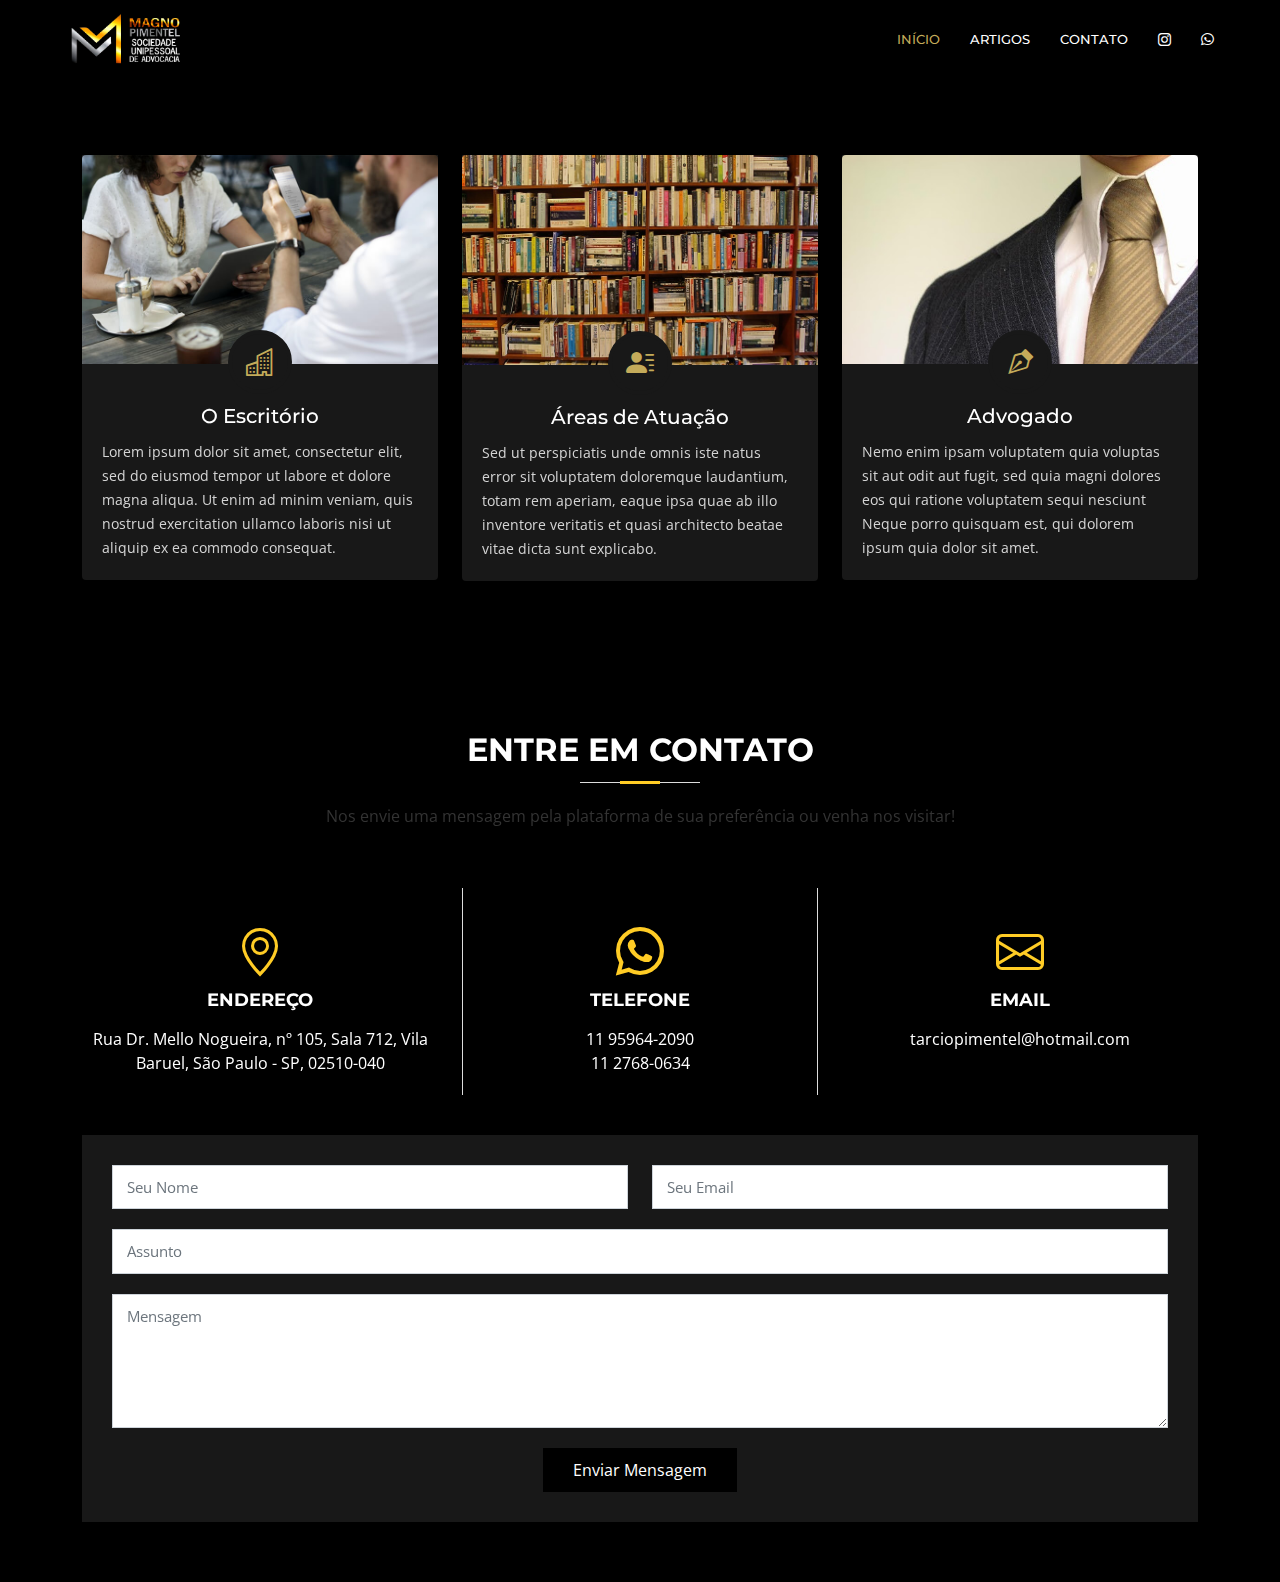
==== commit 5c9eedfc: "Add files via upload" ====
--- a/index.html
+++ b/index.html
@@ -54,7 +54,6 @@
              
               <li><a class="nav-link scrollto" href="#contact">Contato</a></li>
               <li><a class="nav-link scrollto bi bi-instagram" href="https://www.instagram.com/magnopimentel.adv/"></a></li>
-              <li><a class="nav-link scrollto bi bi-facebook" href="#contact"></a></li>
               <li><a class="nav-link scrollto bi bi-whatsapp" href="https://api.whatsapp.com/send?phone=5511959642090&lang=pt_br"></a></li>
 			 
 
@@ -149,7 +148,7 @@
           <div class="col-md-4">
             <div class="contact-phone">
               <i class="bi bi-whatsapp"></i>
-              <h3>Phone Number</h3>
+              <h3>Telefone</h3>
               <p><a href="https://api.whatsapp.com/send?phone=5511959642090&lang=pt_br">11 95964-2090</a><br>11 2768-0634</p>
             </div>
           </div>
--- a/assets/css/style.css
+++ b/assets/css/style.css
@@ -1237,7 +1237,7 @@
 /* Team Section
 --------------------------------*/
 #team {
-  background: #fff;
+  background: #000;
   padding: 60px 0;
 }
 
@@ -1301,7 +1301,7 @@
 }
 
 #team .member .social a:hover {
-  color: #18d26e;
+  color: #c4ab5a;
 }
 
 #team .member .social i {
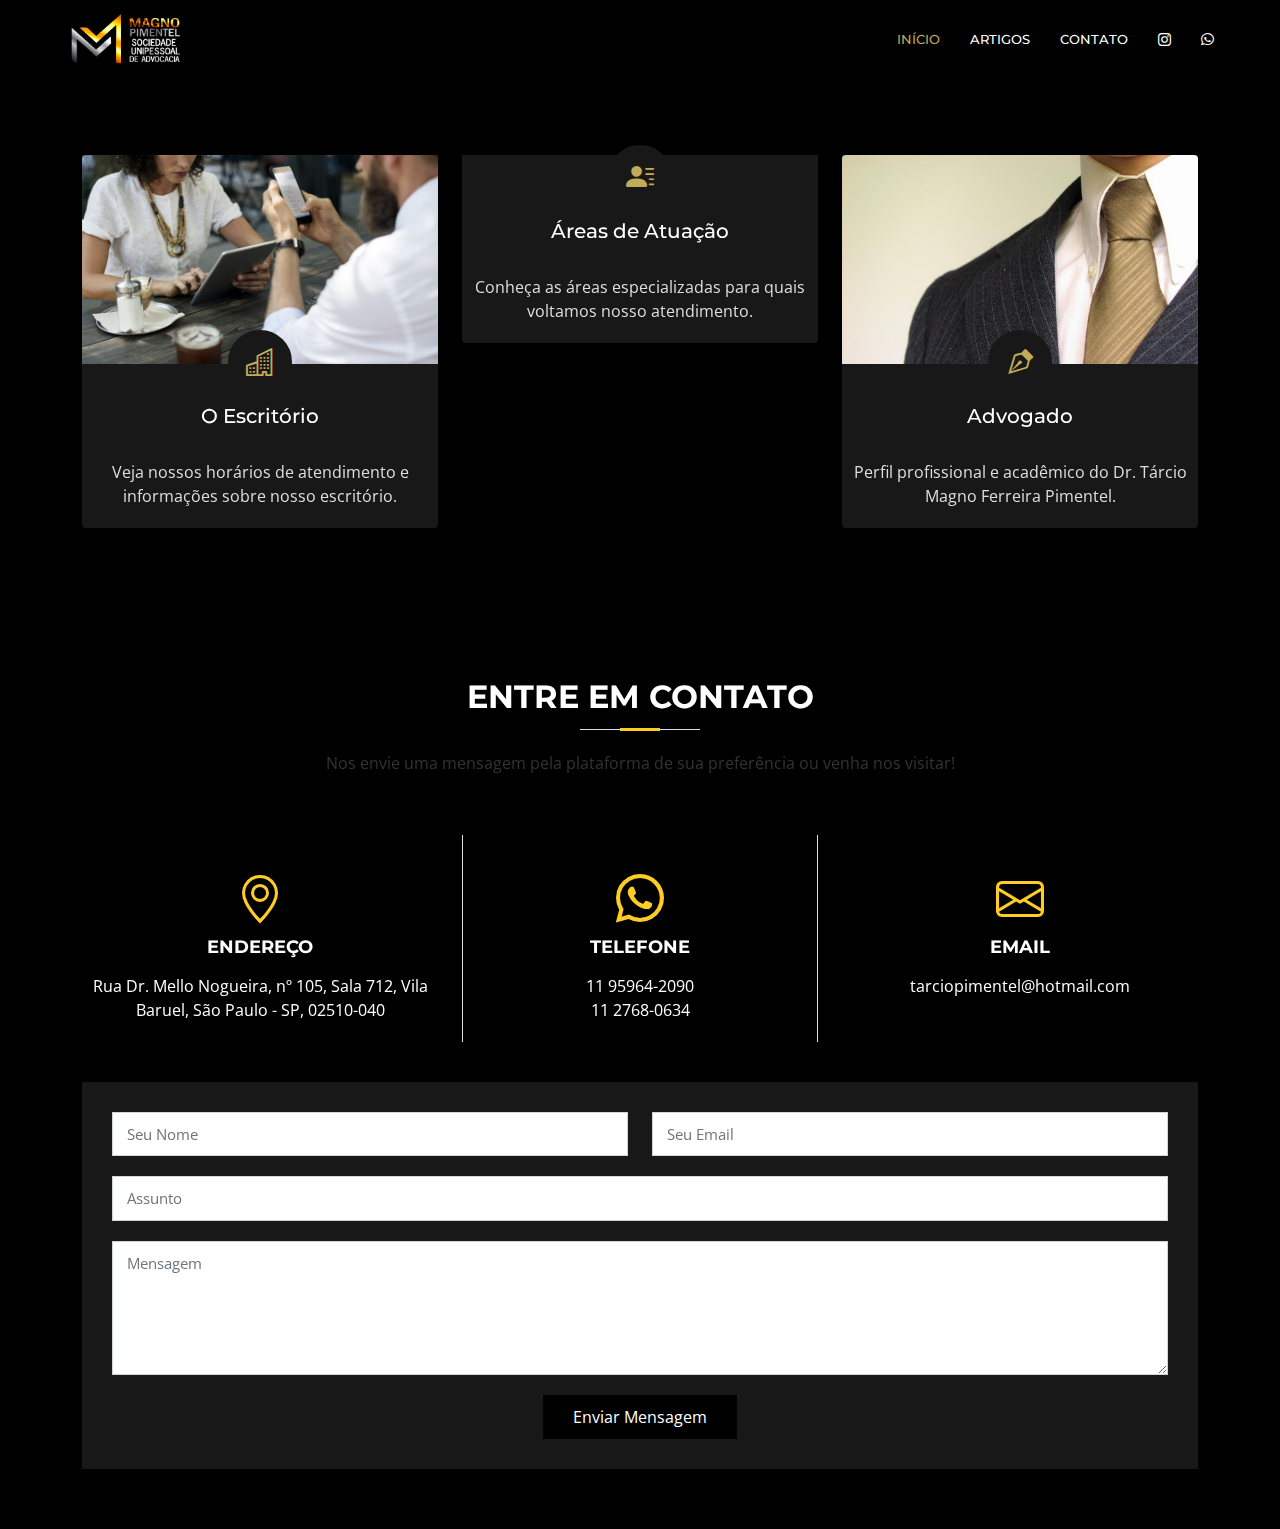
==== commit 8944c057: "Add files via upload" ====
--- a/index.html
+++ b/index.html
@@ -87,8 +87,8 @@
                 <div class="icon"><i class="bi bi-building "></i></div>
               </div>
               <h2 class="title"><a href="escritorio.html">O Escritório</a></h2>
-              <p>
-                Lorem ipsum dolor sit amet, consectetur elit, sed do eiusmod tempor ut labore et dolore magna aliqua. Ut enim ad minim veniam, quis nostrud exercitation ullamco laboris nisi ut aliquip ex ea commodo consequat.
+              <p><center>
+			  Veja nossos horários de atendimento e informações sobre nosso escritório.
               </p>
             </div>
           </div>
@@ -96,13 +96,13 @@
           <div class="col-md-4" data-aos="fade-up" data-aos-delay="200">
             <div class="about-col">
               <div class="img">
-                <img src="assets/img/about-plan.jpg" alt="" class="img-fluid">
+                <img src="assets/img/about-plan.jpeg" alt="" class="img-fluid">
                 <div class="icon"><i class="bi bi-person-lines-fill"></i></div>
               </div>
               <h2 class="title"><a href="areas-de-atuacao.html">Áreas de Atuação</a></h2>
-              <p>
-                Sed ut perspiciatis unde omnis iste natus error sit voluptatem doloremque laudantium, totam rem aperiam, eaque ipsa quae ab illo inventore veritatis et quasi architecto beatae vitae dicta sunt explicabo.
-              </p>
+              <p><center>
+			  Conheça as áreas especializadas para quais voltamos nosso atendimento.
+			  </p>
             </div>
           </div>
 
@@ -113,8 +113,8 @@
                 <div class="icon"><i class="bi bi-vector-pen"></i></div>
               </div>
               <h2 class="title"><a href="advogado.html">Advogado</a></h2>
-              <p>
-                Nemo enim ipsam voluptatem quia voluptas sit aut odit aut fugit, sed quia magni dolores eos qui ratione voluptatem sequi nesciunt Neque porro quisquam est, qui dolorem ipsum quia dolor sit amet.
+              <p><center>
+			  Perfil profissional e acadêmico do Dr. Tárcio Magno Ferreira Pimentel.<br>
               </p>
             </div>
           </div>
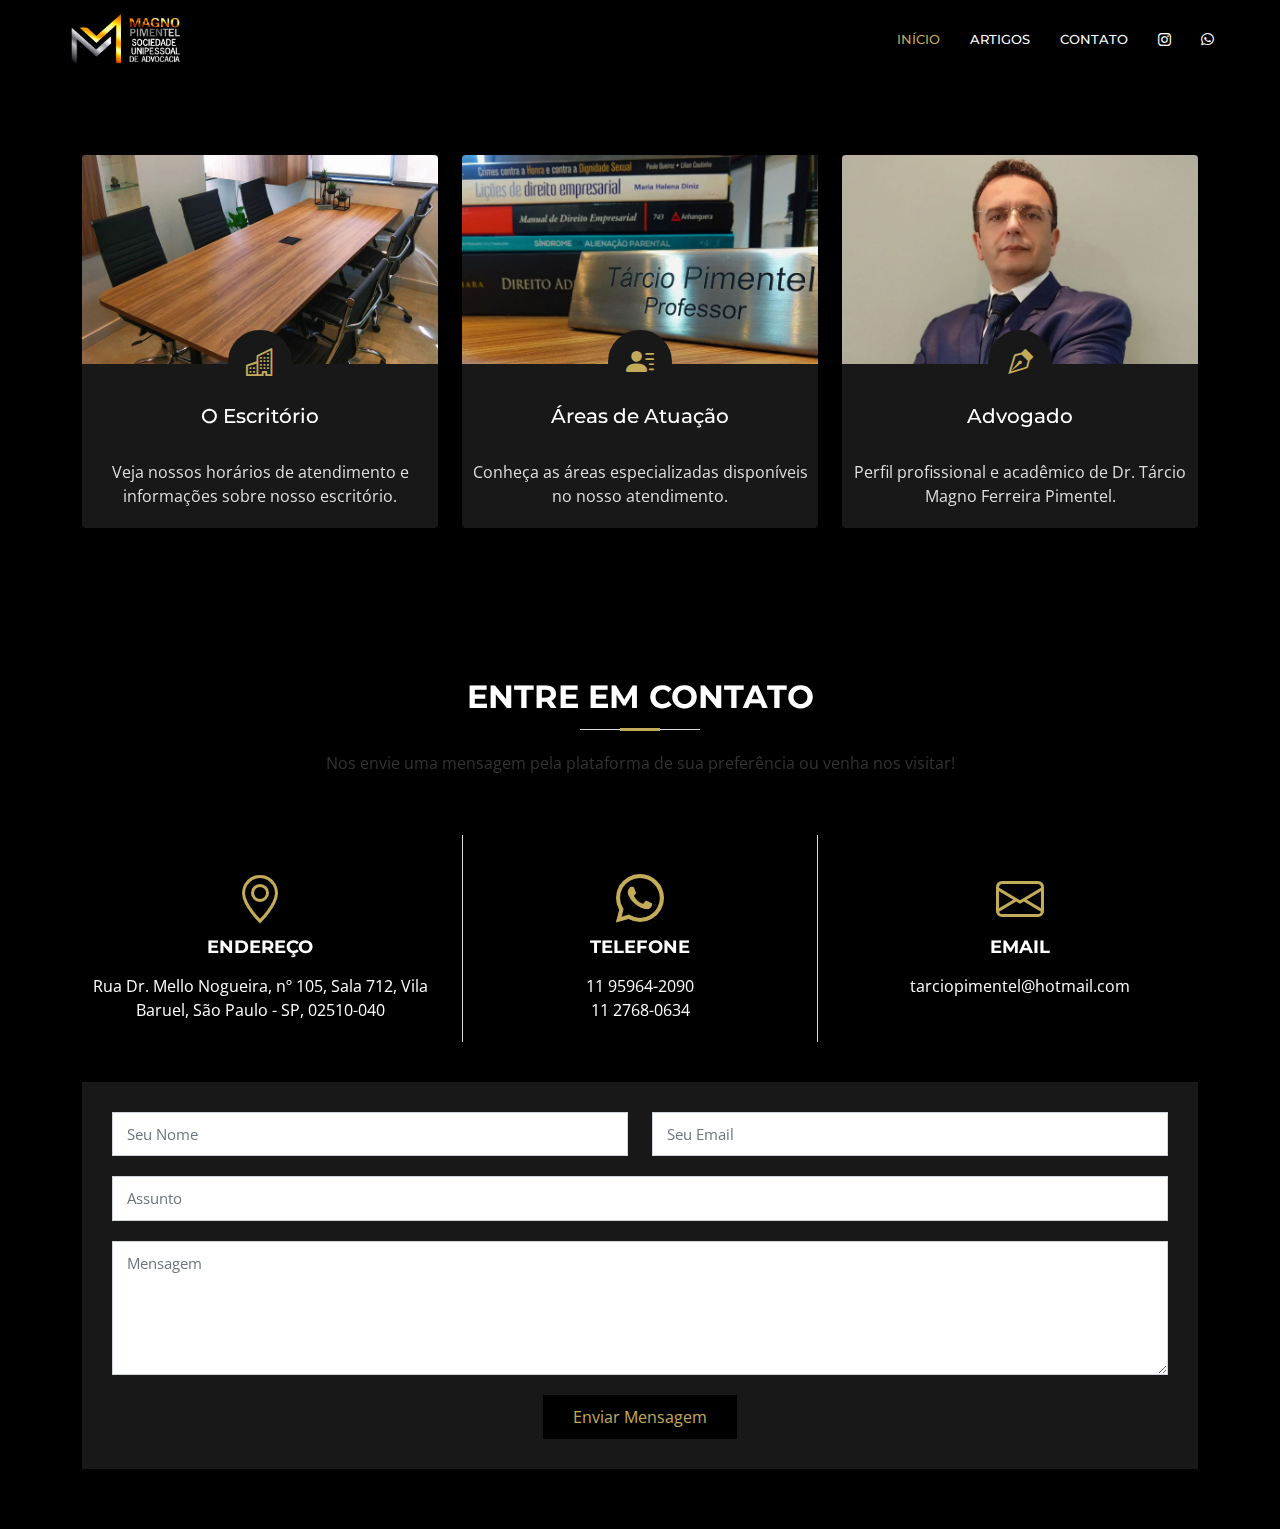
==== commit 45f3b31e: "Add files via upload" ====
--- a/index.html
+++ b/index.html
@@ -101,7 +101,7 @@
               </div>
               <h2 class="title"><a href="areas-de-atuacao.html">Áreas de Atuação</a></h2>
               <p><center>
-			  Conheça as áreas especializadas para quais voltamos nosso atendimento.
+			  Conheça as áreas especializadas disponíveis no nosso atendimento.
 			  </p>
             </div>
           </div>
@@ -114,7 +114,7 @@
               </div>
               <h2 class="title"><a href="advogado.html">Advogado</a></h2>
               <p><center>
-			  Perfil profissional e acadêmico do Dr. Tárcio Magno Ferreira Pimentel.<br>
+			  Perfil profissional e acadêmico de Dr. Tárcio Magno Ferreira Pimentel.<br>
               </p>
             </div>
           </div>
@@ -184,7 +184,7 @@
               <div class="error-message"></div>
               <div class="sent-message">Sua mensagem foi enviada. Obrigado!</div>
             </div>
-            <div class="text-center"><button type="submit">Enviar Mensagem</button></div>
+            <div class="text-center"><button type="submit"><a href="mailto:tarciopimentel@hotmail.com">Enviar Mensagem</a></button></div>
           </form>
         </div>
 
--- a/assets/css/style.css
+++ b/assets/css/style.css
@@ -542,7 +542,7 @@
   display: block;
   width: 40px;
   height: 3px;
-  background: #ffcc25;
+  background: #c4ab5a;
   bottom: 0;
   left: calc(50% - 20px);
 }
@@ -1325,7 +1325,7 @@
   font-size: 48px;
   display: inline-block;
   margin-bottom: 10px;
-  color: #ffcc25;
+  color: #c4ab5a;
 }
 
 #contact .contact-info address, #contact .contact-info p {
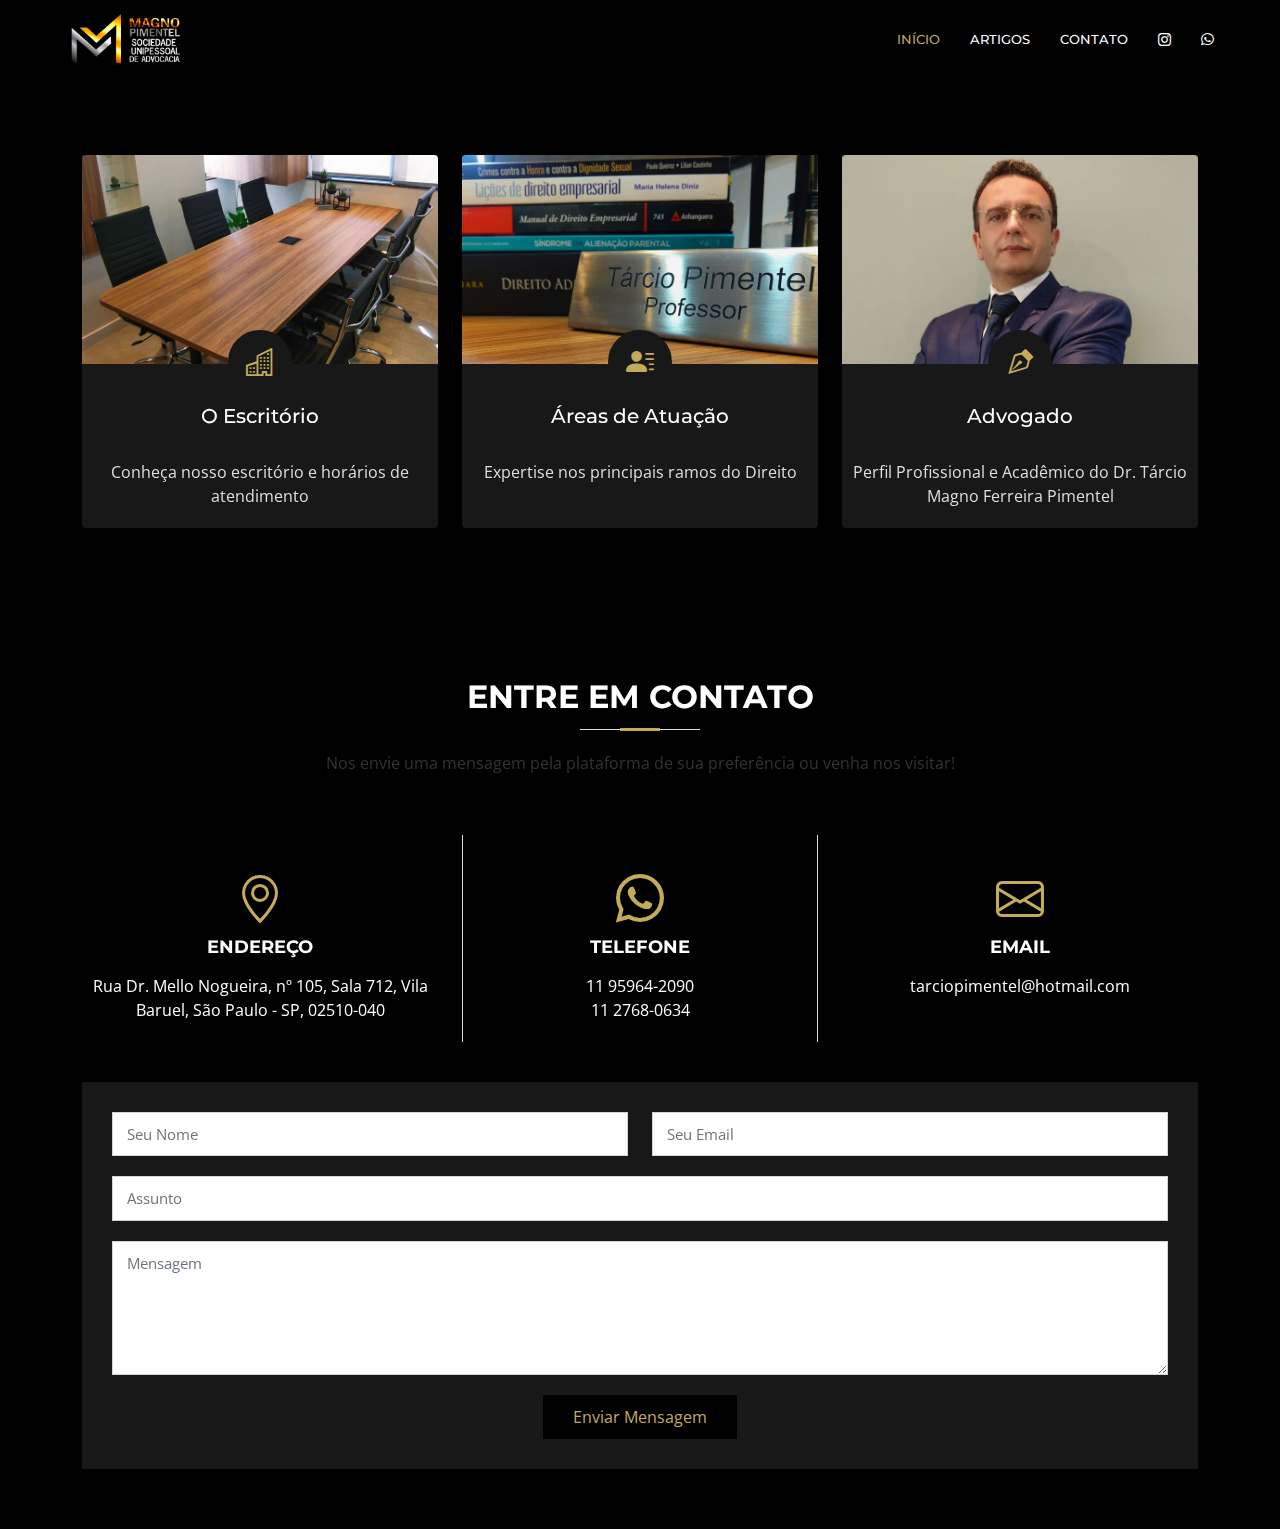
==== commit 843a83c2: "Add files via upload" ====
--- a/index.html
+++ b/index.html
@@ -88,7 +88,7 @@
               </div>
               <h2 class="title"><a href="escritorio.html">O Escritório</a></h2>
               <p><center>
-			  Veja nossos horários de atendimento e informações sobre nosso escritório.
+			  Conheça nosso escritório e horários de atendimento
               </p>
             </div>
           </div>
@@ -101,7 +101,7 @@
               </div>
               <h2 class="title"><a href="areas-de-atuacao.html">Áreas de Atuação</a></h2>
               <p><center>
-			  Conheça as áreas especializadas disponíveis no nosso atendimento.
+			 Expertise nos principais ramos do Direito<br><br>
 			  </p>
             </div>
           </div>
@@ -114,7 +114,7 @@
               </div>
               <h2 class="title"><a href="advogado.html">Advogado</a></h2>
               <p><center>
-			  Perfil profissional e acadêmico de Dr. Tárcio Magno Ferreira Pimentel.<br>
+			  Perfil Profissional e Acadêmico do Dr. Tárcio Magno Ferreira Pimentel<br>
               </p>
             </div>
           </div>
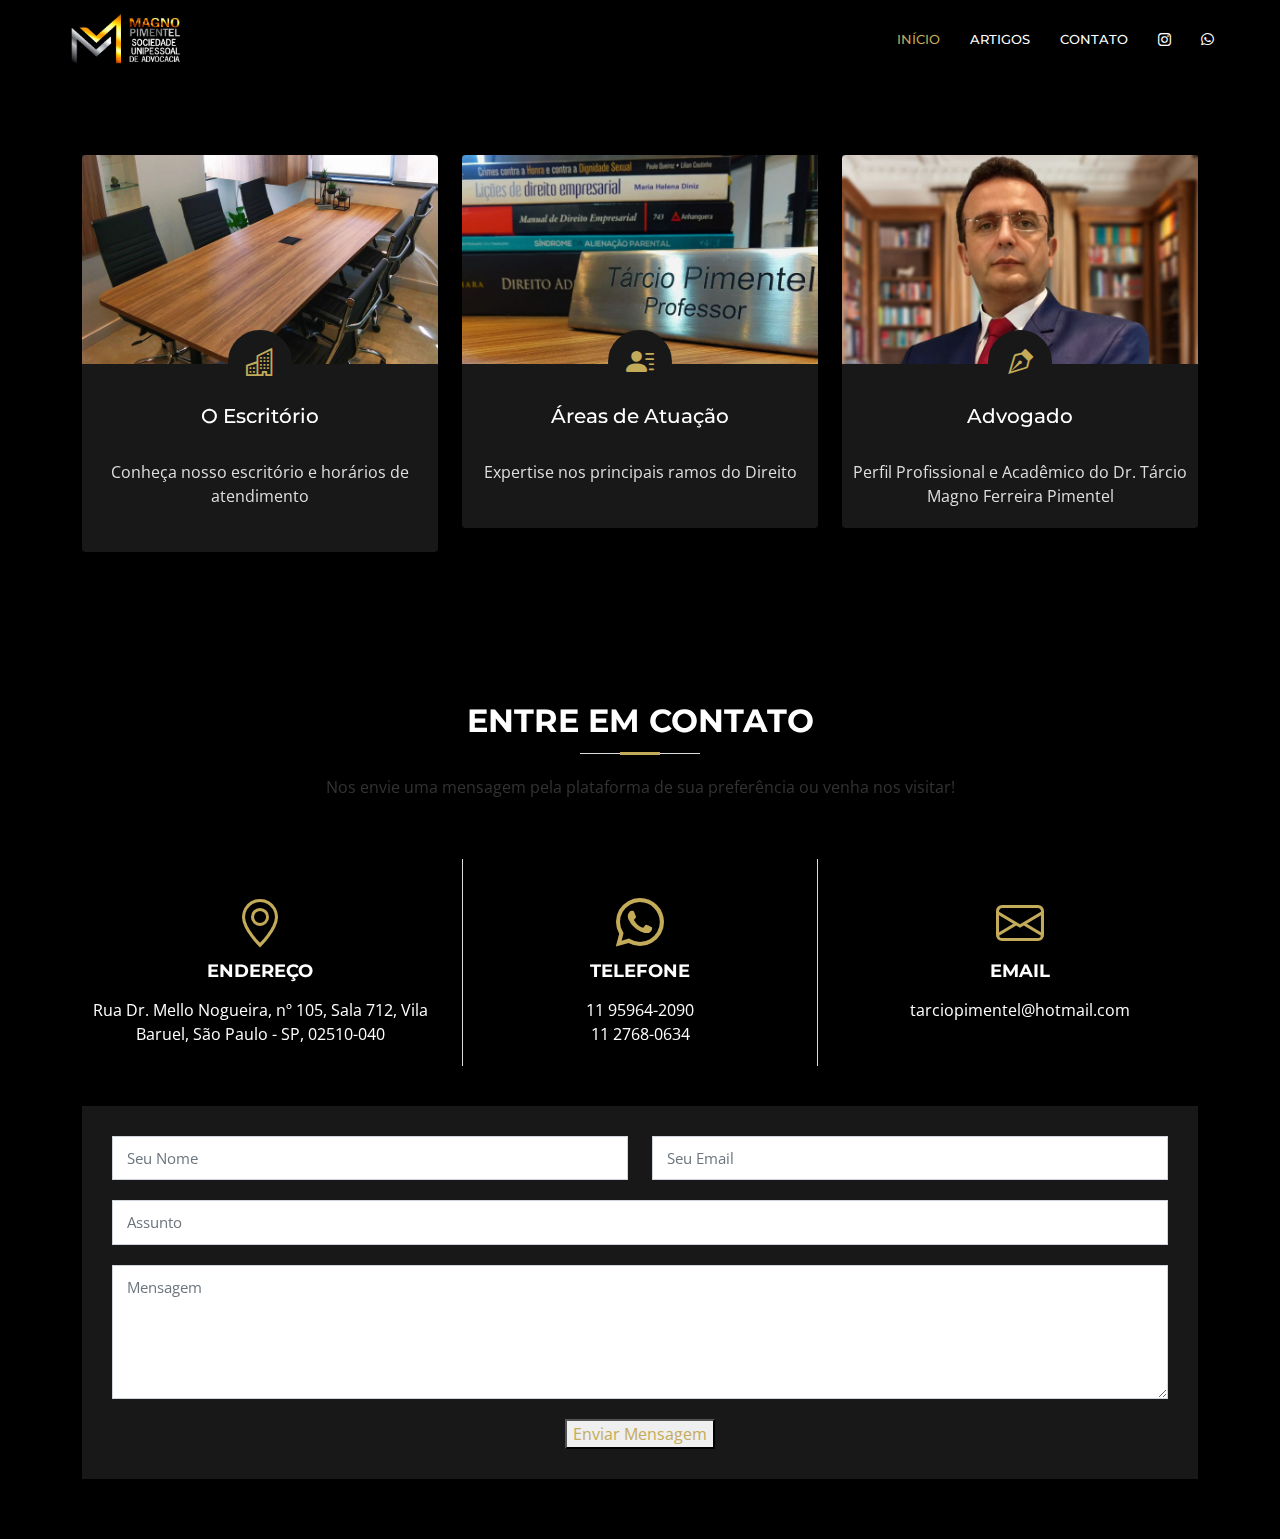
==== commit 2bca85e5: "Add files via upload" ====
--- a/index.html
+++ b/index.html
@@ -88,7 +88,7 @@
               </div>
               <h2 class="title"><a href="escritorio.html">O Escritório</a></h2>
               <p><center>
-			  Conheça nosso escritório e horários de atendimento
+			  Conheça nosso escritório e horários de atendimento<br><br>
               </p>
             </div>
           </div>
@@ -184,7 +184,7 @@
               <div class="error-message"></div>
               <div class="sent-message">Sua mensagem foi enviada. Obrigado!</div>
             </div>
-            <div class="text-center"><button type="submit"><a href="mailto:tarciopimentel@hotmail.com">Enviar Mensagem</a></button></div>
+            <div class="text-center"><button type="button"><a href="mailto:tarciopimentel@hotmail.com">Enviar Mensagem</a></button></div>
           </form>
         </div>
 
--- a/assets/css/style.css
+++ b/assets/css/style.css
@@ -1085,7 +1085,7 @@
 }
 
 .portfolio-details .portfolio-info {
-  padding: 30px;
+  padding: 15px;
   background-color: #000;
   box-shadow: 0px 0 30px rgba(51, 51, 51, 0.08);
 }
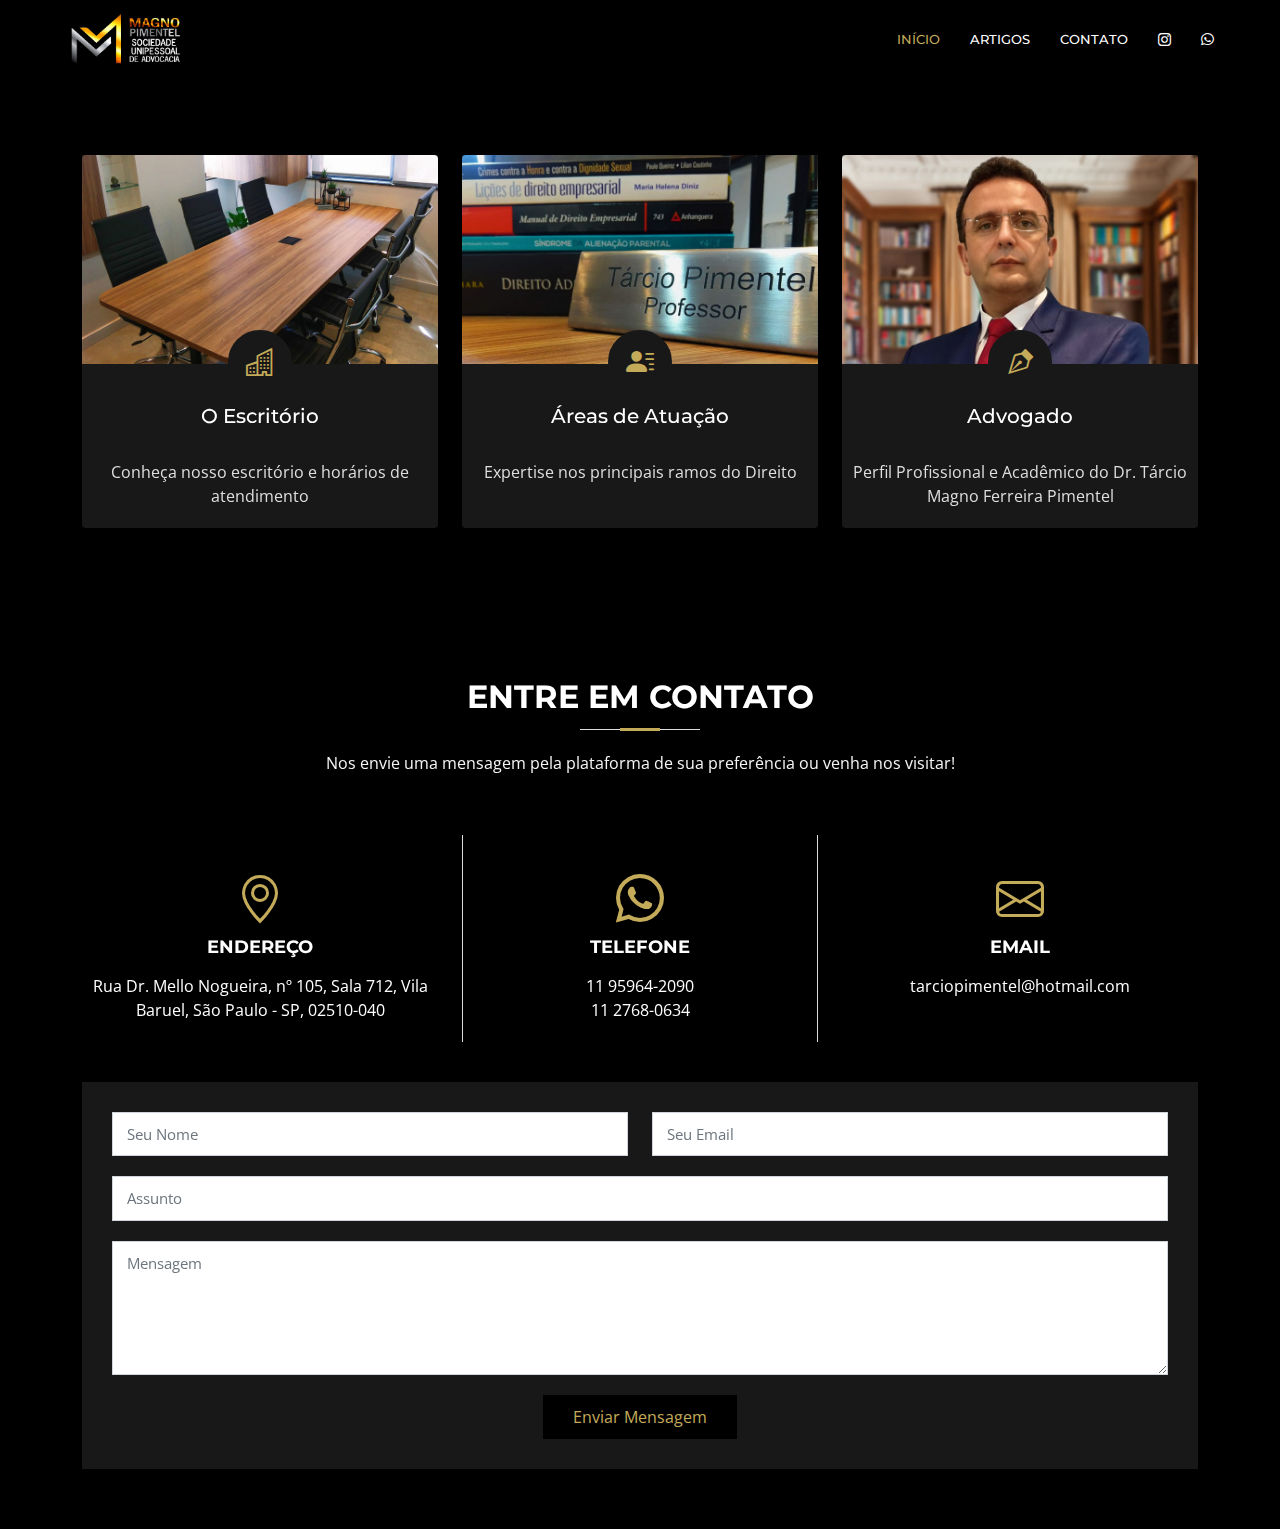
==== commit d6988776: "Update index.html" ====
--- a/index.html
+++ b/index.html
@@ -88,7 +88,7 @@
               </div>
               <h2 class="title"><a href="escritorio.html">O Escritório</a></h2>
               <p><center>
-			  Conheça nosso escritório e horários de atendimento<br><br>
+			  Conheça nosso escritório e horários de atendimento<br>
               </p>
             </div>
           </div>
@@ -214,4 +214,4 @@
 
 </body>
 
-</html>+</html>
--- a/assets/css/style.css
+++ b/assets/css/style.css
@@ -21,7 +21,7 @@
 }
 
 a:hover, a:active, a:focus {
-  color: #ffcc25;
+  color: #fff;
   outline: none;
   text-decoration: none;
 }
@@ -550,7 +550,7 @@
 .section-header p {
   text-align: center;
   padding-bottom: 30px;
-  color: #333;
+  color: #f5f5f5;
 }
 
 /* Section with background
@@ -1428,7 +1428,7 @@
   background-color: #18d26e;
 }
 
-#contact .php-email-form button[type="submit"] {
+#contact .php-email-form button[type="button"] {
   background: #000;
   border: 0;
   padding: 10px 30px;
@@ -1437,7 +1437,7 @@
   cursor: pointer;
 }
 
-#contact .php-email-form button[type="submit"]:hover {
+#contact .php-email-form button[type="button"]:hover {
   background: #c4ab5a;
 }
 
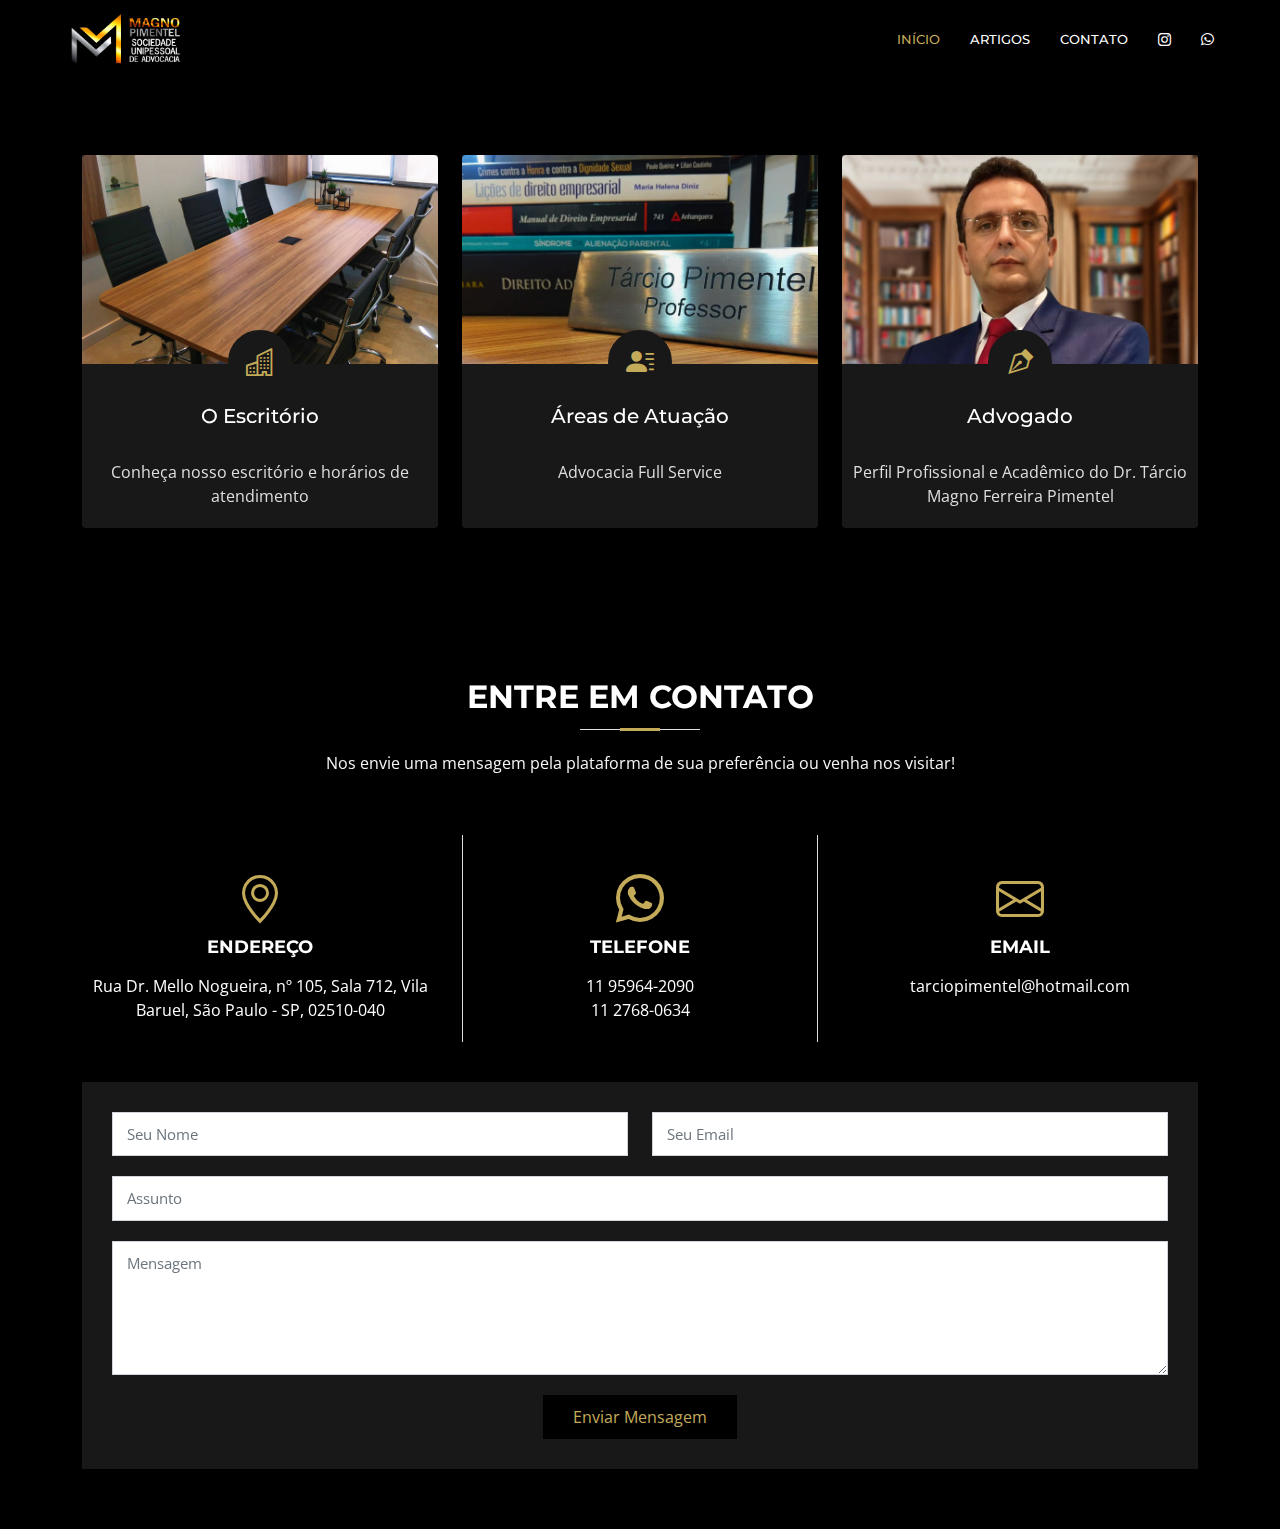
==== commit 29b256f9: "Update index.html" ====
--- a/index.html
+++ b/index.html
@@ -101,7 +101,7 @@
               </div>
               <h2 class="title"><a href="areas-de-atuacao.html">Áreas de Atuação</a></h2>
               <p><center>
-			 Expertise nos principais ramos do Direito<br><br>
+			 Advocacia Full Service<br><br>
 			  </p>
             </div>
           </div>
